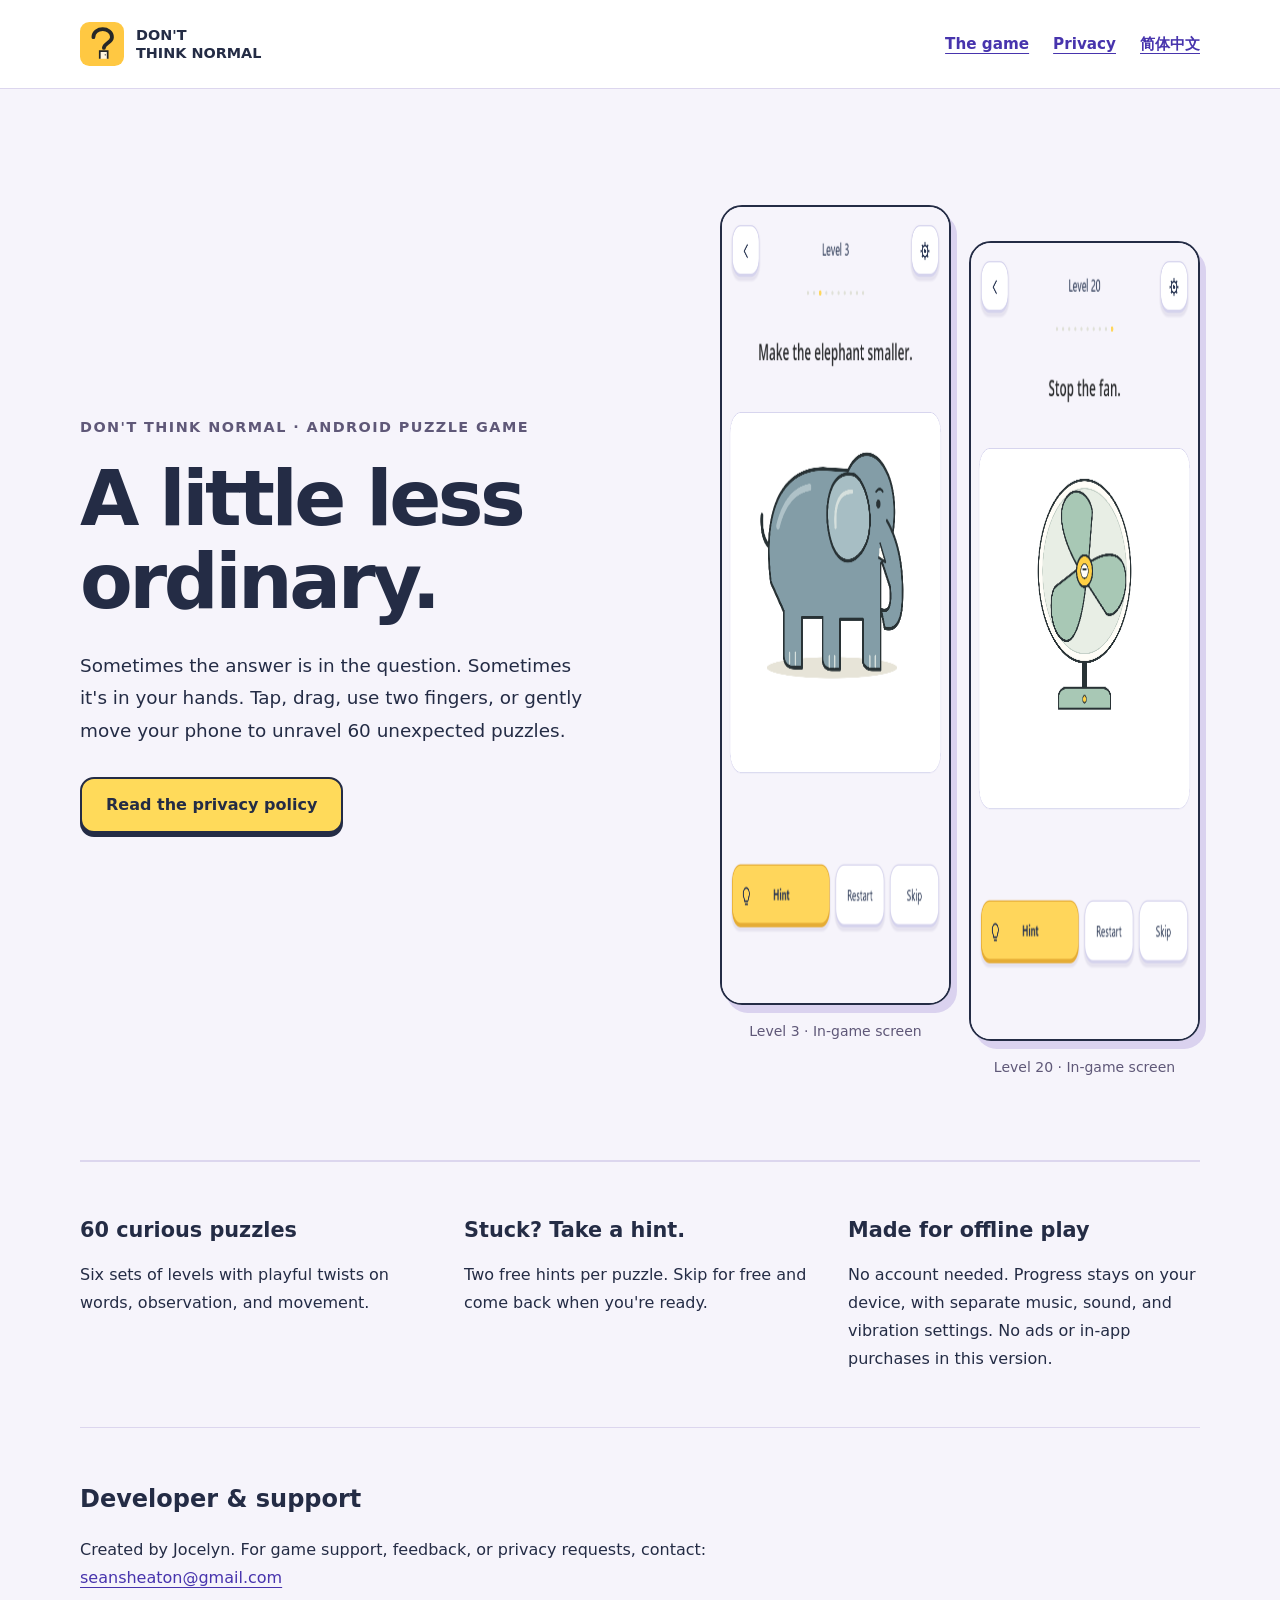
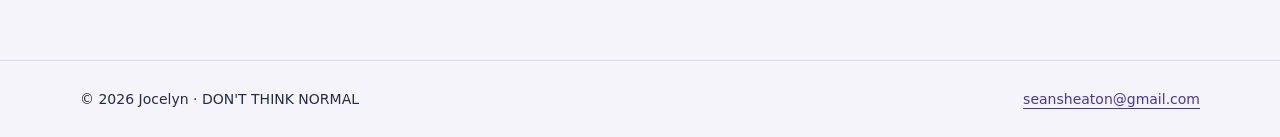
==== index.html @ 7be57e1c "Publish game introduction and bilingual privacy policy" ====
<!doctype html>
<html lang="en"><head><meta charset="utf-8"><meta name="viewport" content="width=device-width,initial-scale=1"><title>DON&#x27;T THINK NORMAL · Jocelyn</title><meta name="description" content="60 playful puzzles. Tap, drag, shake, and look beyond the obvious. A game by Jocelyn."><meta name="theme-color" content="#ffc842"><link rel="icon" href="assets/icon.svg" type="image/svg+xml"><link rel="stylesheet" href="style.css"><link rel="canonical" href="https://zhanghaichao.github.io/dont-think-normal/index.html"><link rel="alternate" hreflang="zh-CN" href="https://zhanghaichao.github.io/dont-think-normal/index-zh.html"></head>
<body><a class="skip" href="#main">Skip to content</a><header><div class="wrap"><a class="brand" href="index.html"><img src="assets/icon.svg" alt="" width="44" height="44"><span>DON'T<br>THINK NORMAL</span></a><nav aria-label="Main navigation"><a href="index.html">The game</a><a href="privacy.html">Privacy</a><a href="index-zh.html" lang="zh-CN">简体中文</a></nav></div></header><main id="main" class="wrap"><section class="hero"><div><div class="eyebrow">DON'T THINK NORMAL · Android puzzle game</div><h1>A little less<br>ordinary.</h1><p>Sometimes the answer is in the question. Sometimes it's in your hands. Tap, drag, use two fingers, or gently move your phone to unravel 60 unexpected puzzles.</p><a class="button" href="privacy.html">Read the privacy policy</a></div><div class="screens"><figure><img src="assets/level-3.png" alt="Actual level 3 screen: make the elephant smaller" width="450" height="800"><figcaption>Level 3 · In-game screen</figcaption></figure><figure><img src="assets/level-20.png" alt="Actual level 20 screen: a spinning fan puzzle" width="450" height="800"><figcaption>Level 20 · In-game screen</figcaption></figure></div></section><section class="facts"><div><h2>60 curious puzzles</h2><p>Six sets of levels with playful twists on words, observation, and movement.</p></div><div><h2>Stuck? Take a hint.</h2><p>Two free hints per puzzle. Skip for free and come back when you're ready.</p></div><div><h2>Made for offline play</h2><p>No account needed. Progress stays on your device, with separate music, sound, and vibration settings. No ads or in-app purchases in this version.</p></div></section><section class="contact"><h2>Developer & support</h2><p>Created by Jocelyn. For game support, feedback, or privacy requests, contact:<br><a href="mailto:seansheaton@gmail.com">seansheaton@gmail.com</a></p></section></main><footer><div class="wrap"><span>© 2026 Jocelyn · DON'T THINK NORMAL</span><a href="mailto:seansheaton@gmail.com">seansheaton@gmail.com</a></div></footer></body></html>
---- style.css ----
*{box-sizing:border-box}html{scroll-behavior:smooth}body{margin:0;background:#f6f4fb;color:#242c45;font:1rem/1.75 system-ui,-apple-system,'Segoe UI','Microsoft YaHei',sans-serif}a{color:#4734ad;text-underline-offset:4px}a:focus-visible{outline:3px solid #4734ad;outline-offset:5px}img{display:block;max-width:100%}.wrap{width:min(1120px,calc(100% - 40px));margin:auto}header{border-bottom:1px solid #dcd6ee;background:#fff}header .wrap{display:flex;align-items:center;justify-content:space-between;gap:24px;padding-block:22px}.brand{display:flex;align-items:center;gap:12px;text-decoration:none;color:#242c45;font-size:.9rem;font-weight:850;line-height:1.25}.brand img{width:44px;height:44px}nav{display:flex;gap:24px;flex-wrap:wrap}nav a{font-size:.95rem;font-weight:650}.hero{display:grid;grid-template-columns:1.2fr 1fr;gap:64px;align-items:center;padding-block:80px}.eyebrow{font-size:.9rem;font-weight:800;letter-spacing:.1em;text-transform:uppercase;color:#5f5878}h1{font-size:clamp(2.6rem,6vw,4.8rem);font-weight:900;letter-spacing:-.045em;line-height:1.08;margin:18px 0 26px}.hero p{max-width:510px;font-size:1.15rem}.button{display:inline-flex;padding:12px 24px;margin-top:12px;color:#242c45;background:#ffda5a;border:2px solid #242c45;border-radius:14px;box-shadow:0 4px 0 #242c45;text-decoration:none;font-weight:800}.screens{display:flex;gap:18px;align-items:center}.screens figure{width:50%;margin:0}.screens figure:nth-child(2){margin-top:72px}.screens img{width:100%;border:2px solid #242c45;border-radius:22px;box-shadow:6px 8px 0 #dad2ef}.screens figcaption{text-align:center;font-size:.875rem;margin-top:14px;color:#5f5878}.facts{display:grid;grid-template-columns:repeat(3,1fr);gap:32px;padding:38px 0 54px;border-top:2px solid #dcd6ee}.facts h2{font-size:1.3rem;line-height:1.3}.facts p{margin:0}.contact{padding:30px 0 52px;border-top:1px solid #dcd6ee}.contact h2{margin-bottom:8px}.legal{max-width:800px;margin:64px auto 72px}.legal h1{font-size:clamp(2.2rem,5vw,3.4rem)}.legal .intro{padding:20px 24px;border-left:5px solid #ffc842;background:white;border-radius:0 16px 16px 0}.legal h2{font-size:1.3rem;line-height:1.4;margin:36px 0 10px}.legal p{margin-top:0;overflow-wrap:anywhere}footer{padding:26px 0;border-top:1px solid #dcd6ee;font-size:.875rem}footer .wrap{display:flex;justify-content:space-between;gap:16px;flex-wrap:wrap}.skip{position:absolute;left:16px;top:-100px;background:white;padding:10px;z-index:2}.skip:focus{top:10px}@media(max-width:720px){header .wrap{align-items:flex-start;gap:16px}nav{gap:10px 18px;justify-content:flex-end}.hero{grid-template-columns:1fr;gap:26px;padding-block:44px}.hero h1{max-width:520px}.hero p{font-size:1.05rem}.screens{max-width:460px;margin:0 auto;gap:20px}.screens figure:nth-child(2){margin-top:40px}.facts{grid-template-columns:1fr;gap:16px;padding-block:28px}.facts h2{margin-bottom:6px}.legal{margin-top:36px}.brand span{max-width:116px}}@media(prefers-reduced-motion:reduce){html{scroll-behavior:auto}}
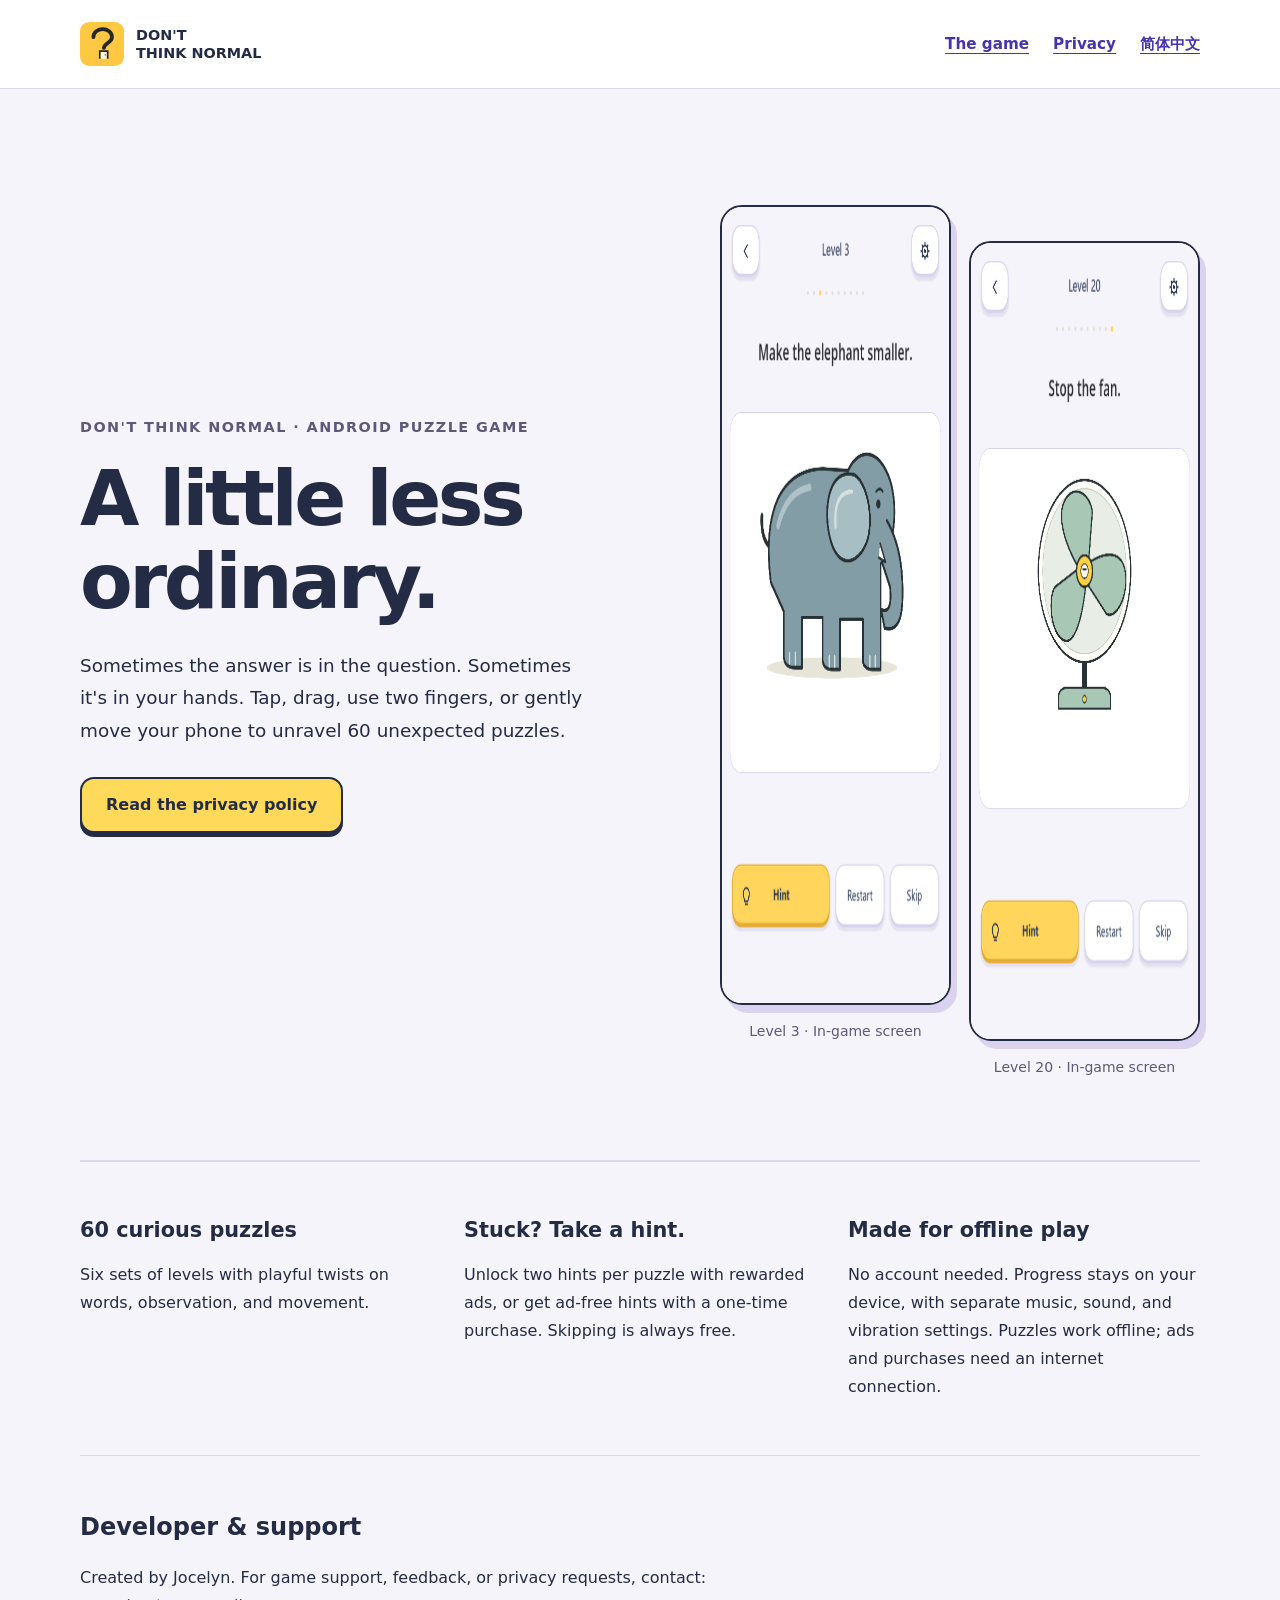
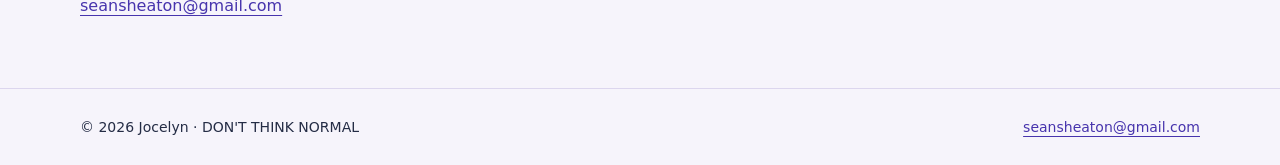
==== commit 1210b697: "Explain rewarded ads, privacy choices and one-time ad-free hints" ====
--- a/index.html
+++ b/index.html
@@ -1,3 +1,3 @@
 <!doctype html>
 <html lang="en"><head><meta charset="utf-8"><meta name="viewport" content="width=device-width,initial-scale=1"><title>DON&#x27;T THINK NORMAL · Jocelyn</title><meta name="description" content="60 playful puzzles. Tap, drag, shake, and look beyond the obvious. A game by Jocelyn."><meta name="theme-color" content="#ffc842"><link rel="icon" href="assets/icon.svg" type="image/svg+xml"><link rel="stylesheet" href="style.css"><link rel="canonical" href="https://zhanghaichao.github.io/dont-think-normal/index.html"><link rel="alternate" hreflang="zh-CN" href="https://zhanghaichao.github.io/dont-think-normal/index-zh.html"></head>
-<body><a class="skip" href="#main">Skip to content</a><header><div class="wrap"><a class="brand" href="index.html"><img src="assets/icon.svg" alt="" width="44" height="44"><span>DON'T<br>THINK NORMAL</span></a><nav aria-label="Main navigation"><a href="index.html">The game</a><a href="privacy.html">Privacy</a><a href="index-zh.html" lang="zh-CN">简体中文</a></nav></div></header><main id="main" class="wrap"><section class="hero"><div><div class="eyebrow">DON'T THINK NORMAL · Android puzzle game</div><h1>A little less<br>ordinary.</h1><p>Sometimes the answer is in the question. Sometimes it's in your hands. Tap, drag, use two fingers, or gently move your phone to unravel 60 unexpected puzzles.</p><a class="button" href="privacy.html">Read the privacy policy</a></div><div class="screens"><figure><img src="assets/level-3.png" alt="Actual level 3 screen: make the elephant smaller" width="450" height="800"><figcaption>Level 3 · In-game screen</figcaption></figure><figure><img src="assets/level-20.png" alt="Actual level 20 screen: a spinning fan puzzle" width="450" height="800"><figcaption>Level 20 · In-game screen</figcaption></figure></div></section><section class="facts"><div><h2>60 curious puzzles</h2><p>Six sets of levels with playful twists on words, observation, and movement.</p></div><div><h2>Stuck? Take a hint.</h2><p>Two free hints per puzzle. Skip for free and come back when you're ready.</p></div><div><h2>Made for offline play</h2><p>No account needed. Progress stays on your device, with separate music, sound, and vibration settings. No ads or in-app purchases in this version.</p></div></section><section class="contact"><h2>Developer & support</h2><p>Created by Jocelyn. For game support, feedback, or privacy requests, contact:<br><a href="mailto:seansheaton@gmail.com">seansheaton@gmail.com</a></p></section></main><footer><div class="wrap"><span>© 2026 Jocelyn · DON'T THINK NORMAL</span><a href="mailto:seansheaton@gmail.com">seansheaton@gmail.com</a></div></footer></body></html>+<body><a class="skip" href="#main">Skip to content</a><header><div class="wrap"><a class="brand" href="index.html"><img src="assets/icon.svg" alt="" width="44" height="44"><span>DON'T<br>THINK NORMAL</span></a><nav aria-label="Main navigation"><a href="index.html">The game</a><a href="privacy.html">Privacy</a><a href="index-zh.html" lang="zh-CN">简体中文</a></nav></div></header><main id="main" class="wrap"><section class="hero"><div><div class="eyebrow">DON'T THINK NORMAL · Android puzzle game</div><h1>A little less<br>ordinary.</h1><p>Sometimes the answer is in the question. Sometimes it's in your hands. Tap, drag, use two fingers, or gently move your phone to unravel 60 unexpected puzzles.</p><a class="button" href="privacy.html">Read the privacy policy</a></div><div class="screens"><figure><img src="assets/level-3.png" alt="Actual level 3 screen: make the elephant smaller" width="450" height="800"><figcaption>Level 3 · In-game screen</figcaption></figure><figure><img src="assets/level-20.png" alt="Actual level 20 screen: a spinning fan puzzle" width="450" height="800"><figcaption>Level 20 · In-game screen</figcaption></figure></div></section><section class="facts"><div><h2>60 curious puzzles</h2><p>Six sets of levels with playful twists on words, observation, and movement.</p></div><div><h2>Stuck? Take a hint.</h2><p>Unlock two hints per puzzle with rewarded ads, or get ad-free hints with a one-time purchase. Skipping is always free.</p></div><div><h2>Made for offline play</h2><p>No account needed. Progress stays on your device, with separate music, sound, and vibration settings. Puzzles work offline; ads and purchases need an internet connection.</p></div></section><section class="contact"><h2>Developer & support</h2><p>Created by Jocelyn. For game support, feedback, or privacy requests, contact:<br><a href="mailto:seansheaton@gmail.com">seansheaton@gmail.com</a></p></section></main><footer><div class="wrap"><span>© 2026 Jocelyn · DON'T THINK NORMAL</span><a href="mailto:seansheaton@gmail.com">seansheaton@gmail.com</a></div></footer></body></html>
